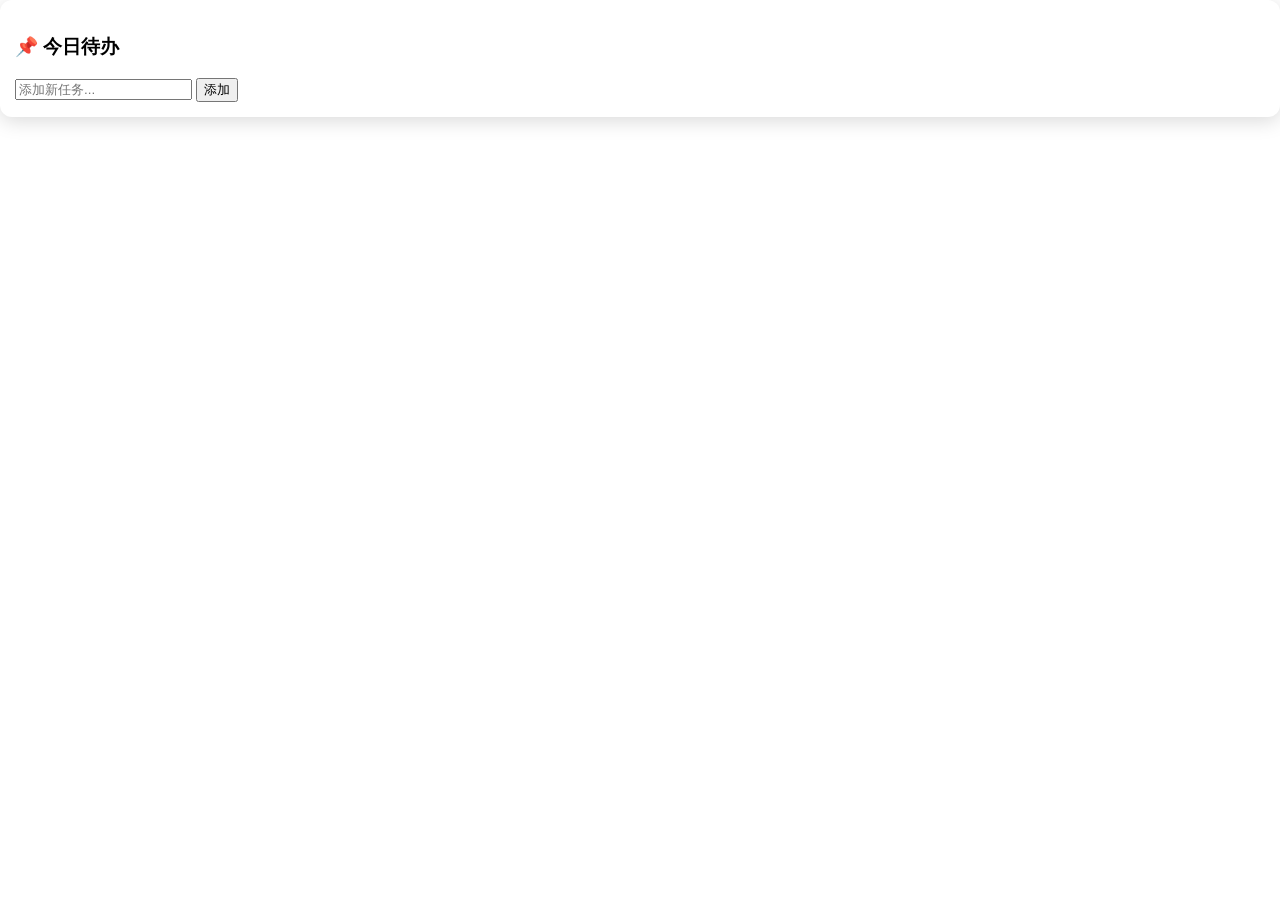
==== floating_widget/index.html @ 0fce5a05 "feat: 增加浮窗demo" ====
<!DOCTYPE html>
<html>
<head>
    <style>
        /* 浮窗基本样式 */
        body {
            margin: 0; padding: 15px; font-family: sans-serif;
            background: rgba(255, 255, 255, 0.95); border-radius: 12px;
            box-shadow: 0 4px 20px rgba(0,0,0,0.15);
            -webkit-app-region: drag; /* 关键：允许整个窗口通过鼠标拖动 */
        }
        input, button { -webkit-app-region: no-drag; } /* 按钮和输入框取消拖动，否则无法点击 */
    </style>
</head>
<body>
    <h3>📌 今日待办</h3>
    <ul id="todo-list"></ul>
    <input type="text" id="new-todo" placeholder="添加新任务...">
    <button onclick="addTodo()">添加</button>

    <script>
        // 当 PyWebView 注入完成后初始化数据
        window.addEventListener('pywebviewready', async () => {
            // 调用 Python 的 get_todos 方法
            const todos = await window.pywebview.api.get_todos();
            renderTodos(todos);
        });

        function renderTodos(todos) {
            const list = document.getElementById('todo-list');
            list.innerHTML = todos.map(t => `<li>${t}</li>`).join('');
        }

        async function addTodo() {
            const input = document.getElementById('new-todo');
            if (!input.value) return;
            // 调用 Python 的 add_todo 方法并接收返回值
            const res = await window.pywebview.api.add_todo(input.value);
            if (res.status === 'success') {
                renderTodos(res.todos);
                input.value = '';
            }
        }
    </script>
</body>
</html>
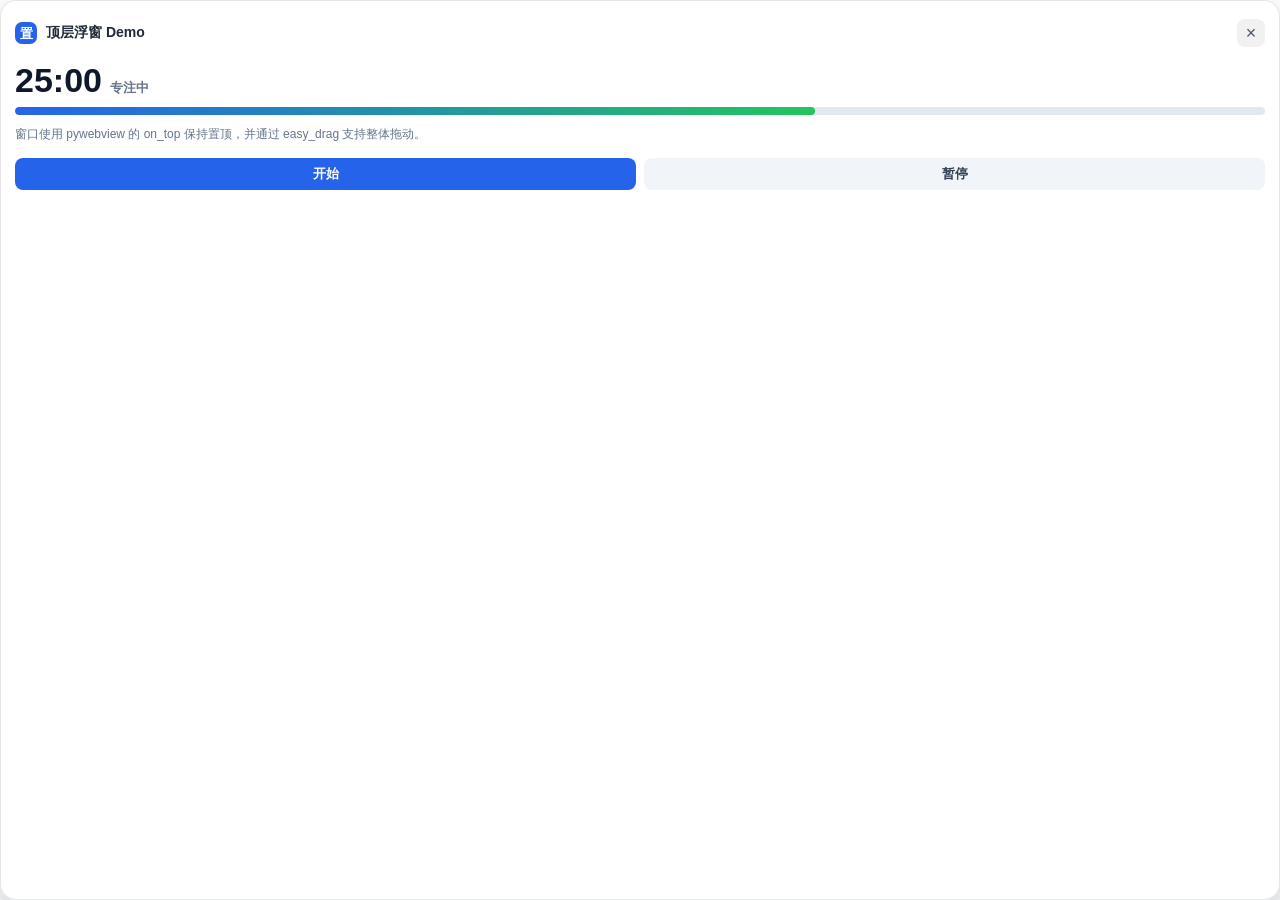
==== commit 4becc3b8: "feat: 添加浮窗组件demo" ====
--- a/floating_widget/index.html
+++ b/floating_widget/index.html
@@ -1,46 +1,202 @@
-<!DOCTYPE html>
-<html>
+<!doctype html>
+<html lang="zh-CN">
 <head>
-    <style>
-        /* 浮窗基本样式 */
-        body {
-            margin: 0; padding: 15px; font-family: sans-serif;
-            background: rgba(255, 255, 255, 0.95); border-radius: 12px;
-            box-shadow: 0 4px 20px rgba(0,0,0,0.15);
-            -webkit-app-region: drag; /* 关键：允许整个窗口通过鼠标拖动 */
-        }
-        input, button { -webkit-app-region: no-drag; } /* 按钮和输入框取消拖动，否则无法点击 */
-    </style>
+  <meta charset="utf-8">
+  <meta name="viewport" content="width=device-width, initial-scale=1">
+  <title>Floating Widget Demo</title>
+  <style>
+    * {
+      box-sizing: border-box;
+    }
+
+    html,
+    body {
+      width: 100%;
+      height: 100%;
+      margin: 0;
+      overflow: hidden;
+      background: transparent;
+      font-family: "Microsoft YaHei", "Segoe UI", sans-serif;
+      color: #1f2937;
+      user-select: none;
+    }
+
+    .widget {
+      width: 100vw;
+      height: 100vh;
+      padding: 14px;
+      background: rgba(255, 255, 255, 0.94);
+      border: 1px solid rgba(31, 41, 55, 0.12);
+      border-radius: 16px;
+      box-shadow: 0 18px 45px rgba(15, 23, 42, 0.24);
+      backdrop-filter: blur(18px);
+    }
+
+    .titlebar {
+      display: flex;
+      align-items: center;
+      justify-content: space-between;
+      gap: 12px;
+      height: 36px;
+    }
+
+    .title {
+      display: flex;
+      align-items: center;
+      gap: 9px;
+      min-width: 0;
+      font-size: 14px;
+      font-weight: 700;
+    }
+
+    .pin {
+      display: grid;
+      width: 22px;
+      height: 22px;
+      place-items: center;
+      border-radius: 7px;
+      background: #2563eb;
+      color: #fff;
+      font-size: 13px;
+      line-height: 1;
+    }
+
+    .close {
+      display: grid;
+      width: 28px;
+      height: 28px;
+      place-items: center;
+      border: 0;
+      border-radius: 8px;
+      background: rgba(15, 23, 42, 0.06);
+      color: #475569;
+      cursor: pointer;
+      font-size: 18px;
+      line-height: 1;
+    }
+
+    .close:hover {
+      background: #fee2e2;
+      color: #b91c1c;
+    }
+
+    .content {
+      display: grid;
+      gap: 10px;
+      padding-top: 12px;
+    }
+
+    .timer {
+      display: flex;
+      align-items: baseline;
+      gap: 8px;
+      color: #0f172a;
+    }
+
+    .time {
+      font-size: 34px;
+      font-weight: 800;
+      letter-spacing: 0;
+      line-height: 1;
+    }
+
+    .label {
+      color: #64748b;
+      font-size: 13px;
+      font-weight: 600;
+    }
+
+    .progress {
+      height: 8px;
+      overflow: hidden;
+      border-radius: 999px;
+      background: #e2e8f0;
+    }
+
+    .progress span {
+      display: block;
+      width: 64%;
+      height: 100%;
+      border-radius: inherit;
+      background: linear-gradient(90deg, #2563eb, #22c55e);
+    }
+
+    .hint {
+      margin: 0;
+      color: #64748b;
+      font-size: 12px;
+      line-height: 1.6;
+    }
+
+    .actions {
+      display: flex;
+      gap: 8px;
+      padding-top: 4px;
+    }
+
+    .action {
+      flex: 1;
+      height: 32px;
+      border: 0;
+      border-radius: 8px;
+      background: #f1f5f9;
+      color: #334155;
+      cursor: pointer;
+      font-weight: 700;
+    }
+
+    .action.primary {
+      background: #2563eb;
+      color: #fff;
+    }
+
+    button {
+      font-family: inherit;
+      -webkit-app-region: no-drag;
+    }
+  </style>
 </head>
 <body>
-    <h3>📌 今日待办</h3>
-    <ul id="todo-list"></ul>
-    <input type="text" id="new-todo" placeholder="添加新任务...">
-    <button onclick="addTodo()">添加</button>
-
-    <script>
-        // 当 PyWebView 注入完成后初始化数据
-        window.addEventListener('pywebviewready', async () => {
-            // 调用 Python 的 get_todos 方法
-            const todos = await window.pywebview.api.get_todos();
-            renderTodos(todos);
-        });
-
-        function renderTodos(todos) {
-            const list = document.getElementById('todo-list');
-            list.innerHTML = todos.map(t => `<li>${t}</li>`).join('');
-        }
-
-        async function addTodo() {
-            const input = document.getElementById('new-todo');
-            if (!input.value) return;
-            // 调用 Python 的 add_todo 方法并接收返回值
-            const res = await window.pywebview.api.add_todo(input.value);
-            if (res.status === 'success') {
-                renderTodos(res.todos);
-                input.value = '';
-            }
-        }
-    </script>
+  <main class="widget">
+    <header class="titlebar" id="drag-region">
+      <div class="title">
+        <span class="pin">置</span>
+        <span>顶层浮窗 Demo</span>
+      </div>
+      <button class="close" type="button" aria-label="关闭" id="close-button">×</button>
+    </header>
+
+    <section class="content">
+      <div class="timer">
+        <span class="time">25:00</span>
+        <span class="label">专注中</span>
+      </div>
+
+      <div class="progress" aria-hidden="true">
+        <span></span>
+      </div>
+
+      <p class="hint">窗口使用 pywebview 的 on_top 保持置顶，并通过 easy_drag 支持整体拖动。</p>
+
+      <div class="actions">
+        <button class="action primary" type="button">开始</button>
+        <button class="action" type="button">暂停</button>
+      </div>
+    </section>
+  </main>
+
+  <script>
+    const closeButton = document.getElementById("close-button");
+
+    function apiReady() {
+      return window.pywebview && window.pywebview.api;
+    }
+
+    closeButton.addEventListener("click", () => {
+      if (apiReady()) {
+        window.pywebview.api.close();
+      }
+    });
+  </script>
 </body>
-</html>+</html>
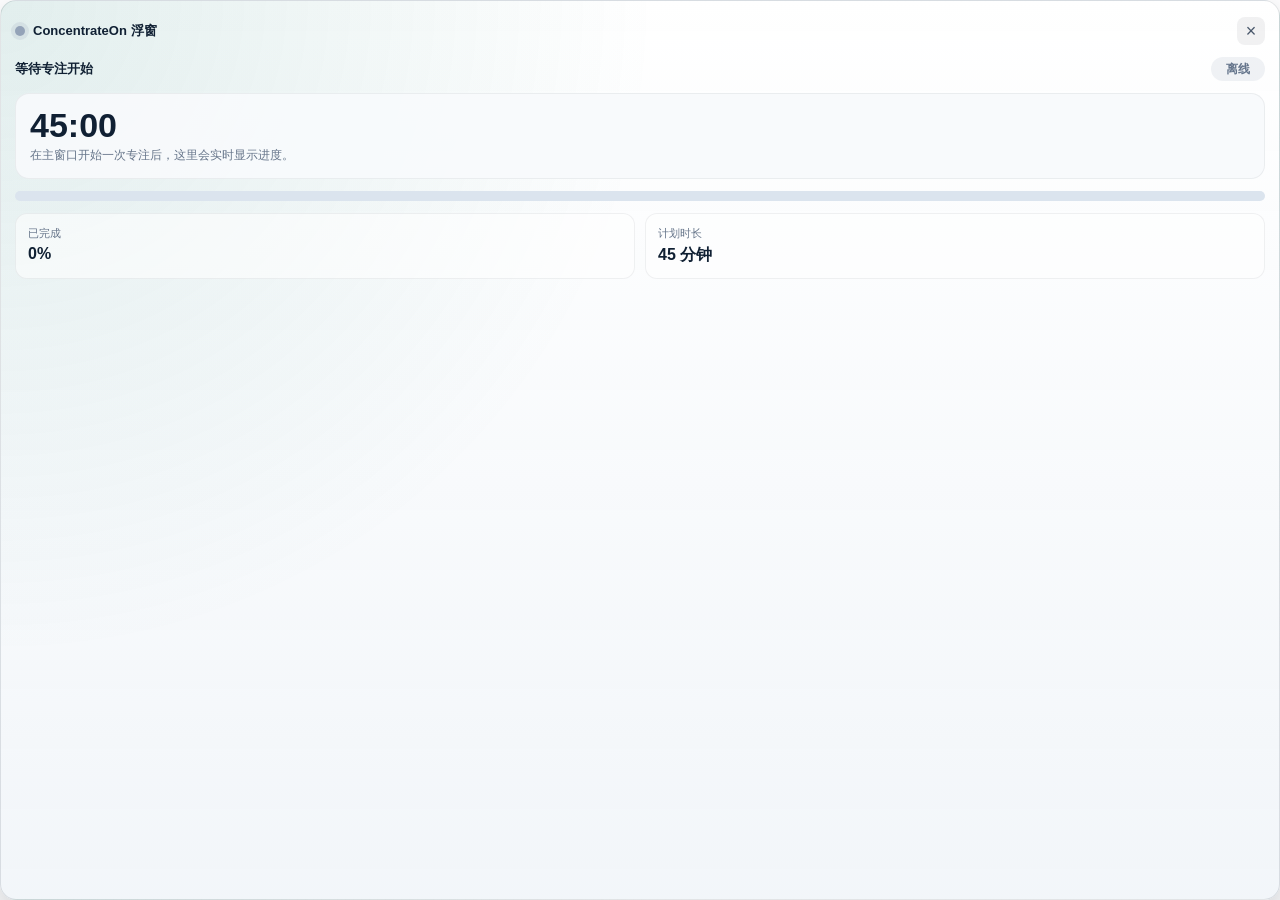
==== commit 49e4dcc5: "feat: 将浮窗关联到主界面" ====
--- a/floating_widget/index.html
+++ b/floating_widget/index.html
@@ -5,6 +5,21 @@
   <meta name="viewport" content="width=device-width, initial-scale=1">
   <title>Floating Widget Demo</title>
   <style>
+    :root {
+      color-scheme: light;
+      --bg: rgba(255, 255, 255, 0.94);
+      --panel: rgba(248, 250, 252, 0.92);
+      --text: #102033;
+      --muted: #66758a;
+      --line: rgba(16, 32, 51, 0.12);
+      --track: #dbe4ee;
+      --fill-start: #0f9d7a;
+      --fill-end: #f59e0b;
+      --accent: #0f766e;
+      --offline: #94a3b8;
+      --danger: #dc2626;
+    }
+
     * {
       box-sizing: border-box;
     }
@@ -16,18 +31,27 @@
       margin: 0;
       overflow: hidden;
       background: transparent;
-      font-family: "Microsoft YaHei", "Segoe UI", sans-serif;
-      color: #1f2937;
+      font-family: "Segoe UI", "Microsoft YaHei", sans-serif;
+      color: var(--text);
       user-select: none;
     }
 
+    body {
+      padding: 0;
+    }
+
     .widget {
+      display: grid;
+      grid-template-rows: auto 1fr;
       width: 100vw;
       height: 100vh;
       padding: 14px;
-      background: rgba(255, 255, 255, 0.94);
-      border: 1px solid rgba(31, 41, 55, 0.12);
+      border: 1px solid var(--line);
       border-radius: 16px;
+      background:
+        radial-gradient(circle at top left, rgba(15, 118, 110, 0.12), transparent 42%),
+        linear-gradient(180deg, rgba(255, 255, 255, 0.98), rgba(241, 245, 249, 0.92)),
+        var(--bg);
       box-shadow: 0 18px 45px rgba(15, 23, 42, 0.24);
       backdrop-filter: blur(18px);
     }
@@ -37,28 +61,30 @@
       align-items: center;
       justify-content: space-between;
       gap: 12px;
-      height: 36px;
+      min-height: 32px;
     }
 
     .title {
       display: flex;
       align-items: center;
-      gap: 9px;
+      gap: 8px;
       min-width: 0;
-      font-size: 14px;
+      font-size: 13px;
       font-weight: 700;
     }
 
-    .pin {
-      display: grid;
-      width: 22px;
-      height: 22px;
-      place-items: center;
-      border-radius: 7px;
-      background: #2563eb;
-      color: #fff;
-      font-size: 13px;
-      line-height: 1;
+    .dot {
+      width: 10px;
+      height: 10px;
+      border-radius: 999px;
+      background: var(--offline);
+      box-shadow: 0 0 0 4px rgba(148, 163, 184, 0.18);
+      transition: background 160ms ease, box-shadow 160ms ease;
+    }
+
+    .dot.online {
+      background: var(--accent);
+      box-shadow: 0 0 0 4px rgba(15, 118, 110, 0.18);
     }
 
     .close {
@@ -77,77 +103,107 @@
 
     .close:hover {
       background: #fee2e2;
-      color: #b91c1c;
+      color: var(--danger);
     }
 
     .content {
       display: grid;
-      gap: 10px;
-      padding-top: 12px;
+      align-content: start;
+      gap: 12px;
+      padding-top: 10px;
+    }
+
+    .status-row {
+      display: flex;
+      align-items: center;
+      justify-content: space-between;
+      gap: 12px;
+    }
+
+    .status-label {
+      font-size: 13px;
+      font-weight: 700;
+    }
+
+    .status-badge {
+      display: inline-flex;
+      align-items: center;
+      justify-content: center;
+      min-width: 54px;
+      height: 24px;
+      padding: 0 10px;
+      border-radius: 999px;
+      background: rgba(15, 118, 110, 0.1);
+      color: var(--accent);
+      font-size: 12px;
+      font-weight: 700;
+    }
+
+    .status-badge.offline {
+      background: rgba(148, 163, 184, 0.14);
+      color: #64748b;
     }
 
     .timer {
-      display: flex;
-      align-items: baseline;
-      gap: 8px;
-      color: #0f172a;
+      display: grid;
+      gap: 4px;
+      padding: 14px;
+      border-radius: 14px;
+      background: var(--panel);
+      border: 1px solid rgba(15, 23, 42, 0.06);
     }
 
     .time {
       font-size: 34px;
       font-weight: 800;
+      line-height: 1;
       letter-spacing: 0;
-      line-height: 1;
-    }
-
-    .label {
-      color: #64748b;
-      font-size: 13px;
-      font-weight: 600;
+    }
+
+    .subtext {
+      color: var(--muted);
+      font-size: 12px;
+      line-height: 1.5;
     }
 
     .progress {
-      height: 8px;
+      height: 10px;
       overflow: hidden;
       border-radius: 999px;
-      background: #e2e8f0;
+      background: var(--track);
     }
 
     .progress span {
       display: block;
-      width: 64%;
+      width: 0;
       height: 100%;
       border-radius: inherit;
-      background: linear-gradient(90deg, #2563eb, #22c55e);
-    }
-
-    .hint {
-      margin: 0;
-      color: #64748b;
-      font-size: 12px;
-      line-height: 1.6;
-    }
-
-    .actions {
-      display: flex;
-      gap: 8px;
+      background: linear-gradient(90deg, var(--fill-start), var(--fill-end));
+      transition: width 220ms ease;
+    }
+
+    .stats {
+      display: grid;
+      grid-template-columns: repeat(2, minmax(0, 1fr));
+      gap: 10px;
+    }
+
+    .stat {
+      padding: 12px;
+      border-radius: 12px;
+      background: rgba(255, 255, 255, 0.58);
+      border: 1px solid rgba(15, 23, 42, 0.06);
+    }
+
+    .stat-label {
+      color: var(--muted);
+      font-size: 11px;
+    }
+
+    .stat-value {
       padding-top: 4px;
-    }
-
-    .action {
-      flex: 1;
-      height: 32px;
-      border: 0;
-      border-radius: 8px;
-      background: #f1f5f9;
-      color: #334155;
-      cursor: pointer;
-      font-weight: 700;
-    }
-
-    .action.primary {
-      background: #2563eb;
-      color: #fff;
+      font-size: 16px;
+      font-weight: 800;
     }
 
     button {
@@ -158,44 +214,151 @@
 </head>
 <body>
   <main class="widget">
-    <header class="titlebar" id="drag-region">
+    <header class="titlebar">
       <div class="title">
-        <span class="pin">置</span>
-        <span>顶层浮窗 Demo</span>
+        <span class="dot" id="sync-dot"></span>
+        <span>ConcentrateOn 浮窗</span>
       </div>
       <button class="close" type="button" aria-label="关闭" id="close-button">×</button>
     </header>
 
     <section class="content">
-      <div class="timer">
-        <span class="time">25:00</span>
-        <span class="label">专注中</span>
+      <div class="status-row">
+        <span class="status-label" id="status-label">等待专注开始</span>
+        <span class="status-badge offline" id="status-badge">离线</span>
       </div>
 
+      <section class="timer">
+        <div class="time" id="time-text">45:00</div>
+        <div class="subtext" id="status-text">在主窗口开始一次专注后，这里会实时显示进度。</div>
+      </section>
+
       <div class="progress" aria-hidden="true">
-        <span></span>
+        <span id="progress-fill"></span>
       </div>
 
-      <p class="hint">窗口使用 pywebview 的 on_top 保持置顶，并通过 easy_drag 支持整体拖动。</p>
-
-      <div class="actions">
-        <button class="action primary" type="button">开始</button>
-        <button class="action" type="button">暂停</button>
-      </div>
+      <section class="stats">
+        <article class="stat">
+          <div class="stat-label">已完成</div>
+          <div class="stat-value" id="progress-text">0%</div>
+        </article>
+        <article class="stat">
+          <div class="stat-label">计划时长</div>
+          <div class="stat-value" id="planned-text">45 分钟</div>
+        </article>
+      </section>
     </section>
   </main>
 
   <script>
     const closeButton = document.getElementById("close-button");
+    const syncDot = document.getElementById("sync-dot");
+    const statusLabel = document.getElementById("status-label");
+    const statusBadge = document.getElementById("status-badge");
+    const timeText = document.getElementById("time-text");
+    const statusText = document.getElementById("status-text");
+    const progressFill = document.getElementById("progress-fill");
+    const progressText = document.getElementById("progress-text");
+    const plannedText = document.getElementById("planned-text");
+
+    let snapshot = {
+      connected: false,
+      source: "offline",
+      session_active: false,
+      session_type: "focus",
+      planned_minutes: 45,
+      elapsed_seconds: 0,
+      remaining_seconds: 2700,
+      progress_percent: 0,
+      title: "等待专注开始",
+      status_text: "在主窗口开始一次专注后，这里会实时显示进度。"
+    };
 
     function apiReady() {
       return window.pywebview && window.pywebview.api;
+    }
+
+    function formatDuration(totalSeconds) {
+      const seconds = Math.max(0, Math.floor(totalSeconds));
+      const minutes = Math.floor(seconds / 60);
+      const remain = seconds % 60;
+      return `${String(minutes).padStart(2, "0")}:${String(remain).padStart(2, "0")}`;
+    }
+
+    function effectiveSnapshot() {
+      if (!snapshot.session_active || !snapshot.synced_at) {
+        return snapshot;
+      }
+
+      const drift = Math.max(0, Math.floor(Date.now() / 1000) - snapshot.synced_at);
+      const elapsed = snapshot.elapsed_seconds + drift;
+      const plannedSeconds = snapshot.planned_minutes * 60;
+      const remaining = Math.max(0, plannedSeconds - elapsed);
+      const progress = Math.min(100, Math.max(0, Math.floor((Math.min(elapsed, plannedSeconds) / plannedSeconds) * 100)));
+
+      return {
+        ...snapshot,
+        elapsed_seconds: elapsed,
+        remaining_seconds: remaining,
+        progress_percent: progress
+      };
+    }
+
+    function render() {
+      const state = effectiveSnapshot();
+      statusLabel.textContent = state.title;
+      statusText.textContent = state.status_text;
+      plannedText.textContent = `${state.planned_minutes} 分钟`;
+      progressText.textContent = `${state.progress_percent}%`;
+      progressFill.style.width = `${state.progress_percent}%`;
+
+      if (state.session_active) {
+        timeText.textContent = formatDuration(state.remaining_seconds);
+      } else {
+        timeText.textContent = formatDuration(state.remaining_seconds);
+      }
+
+      const online = Boolean(state.connected);
+      syncDot.classList.toggle("online", online);
+      statusBadge.classList.toggle("offline", !online);
+      statusBadge.textContent = online ? "已连接" : (state.source === "state" ? "本地" : "离线");
+    }
+
+    async function refreshSnapshot() {
+      if (!apiReady()) {
+        return;
+      }
+
+      try {
+        snapshot = await window.pywebview.api.fetch_snapshot();
+      } catch (error) {
+        snapshot = {
+          connected: false,
+          source: "offline",
+          session_active: false,
+          session_type: "focus",
+          planned_minutes: 45,
+          elapsed_seconds: 0,
+          remaining_seconds: 2700,
+          progress_percent: 0,
+          title: "连接失败",
+          status_text: "暂时无法读取主程序状态。"
+        };
+      }
+
+      render();
     }
 
     closeButton.addEventListener("click", () => {
       if (apiReady()) {
         window.pywebview.api.close();
       }
+    });
+
+    window.addEventListener("pywebviewready", () => {
+      refreshSnapshot();
+      window.setInterval(refreshSnapshot, 4000);
+      window.setInterval(render, 1000);
     });
   </script>
 </body>
